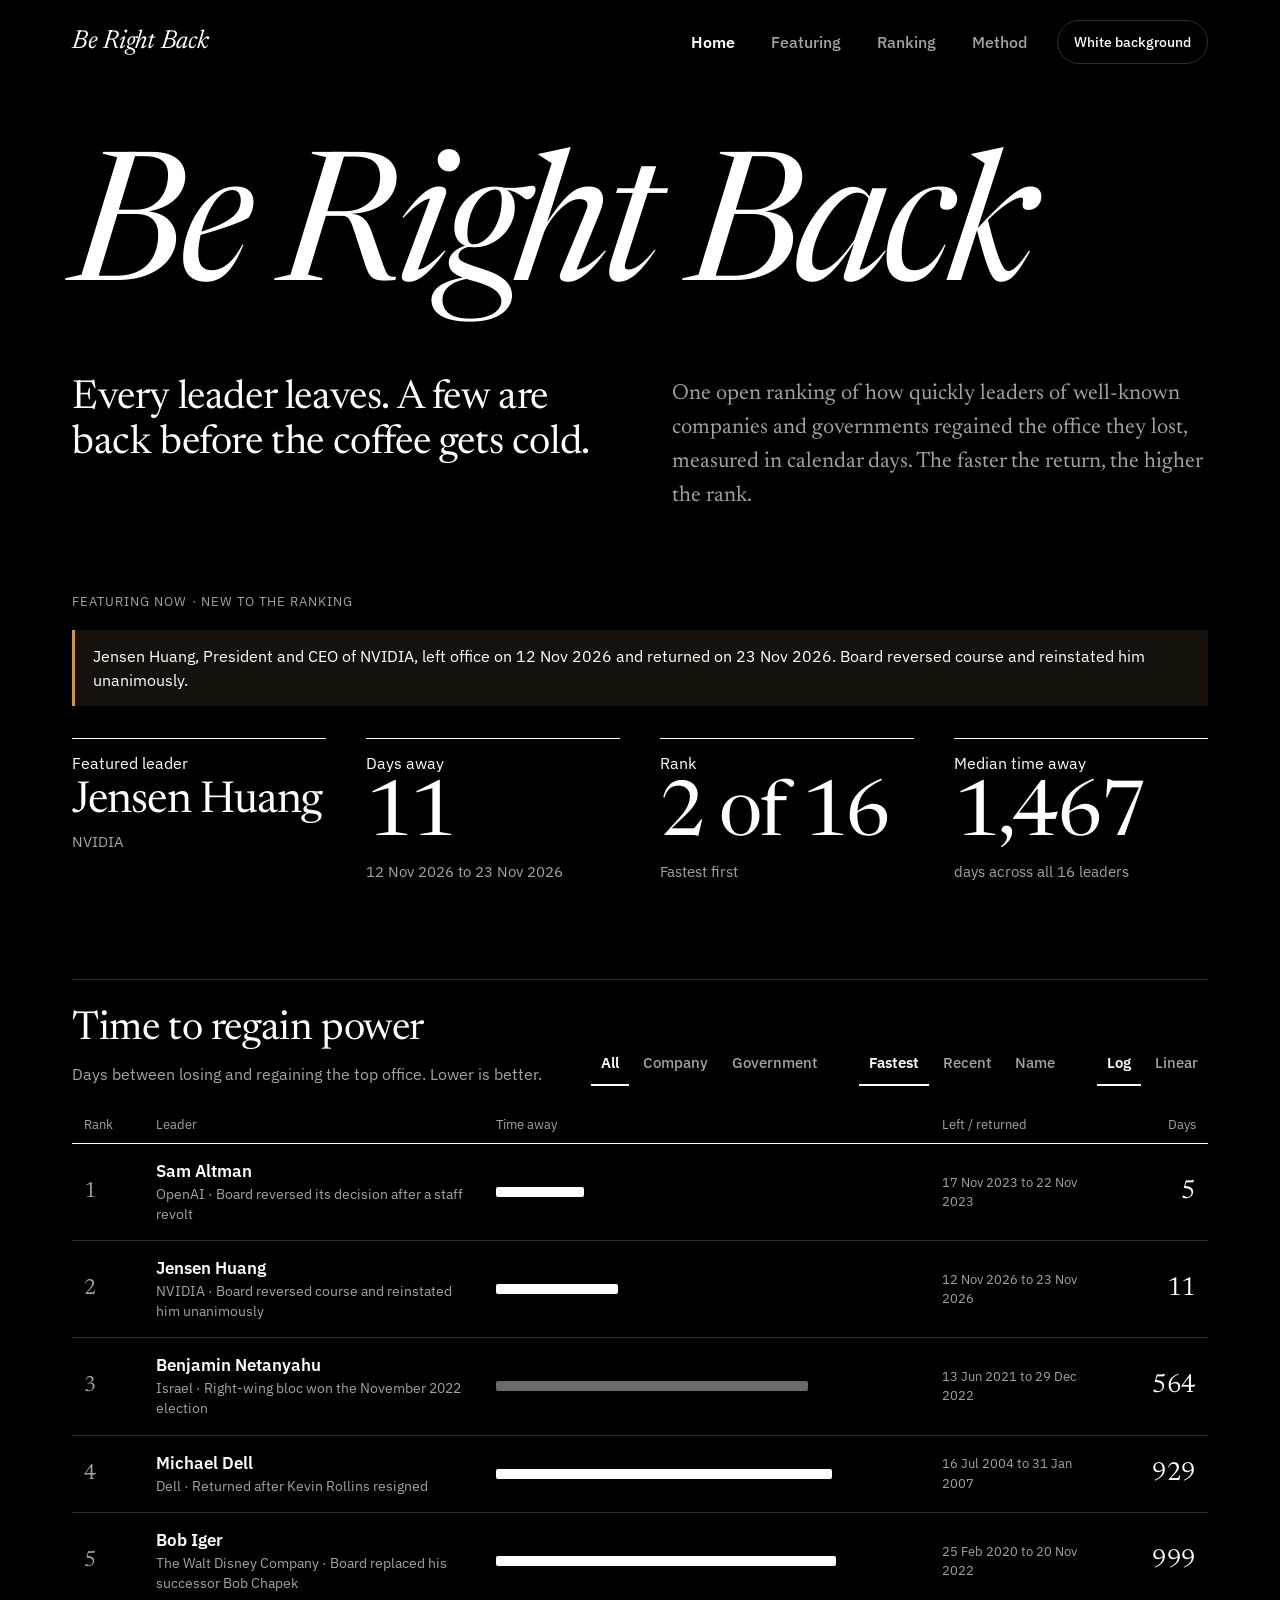
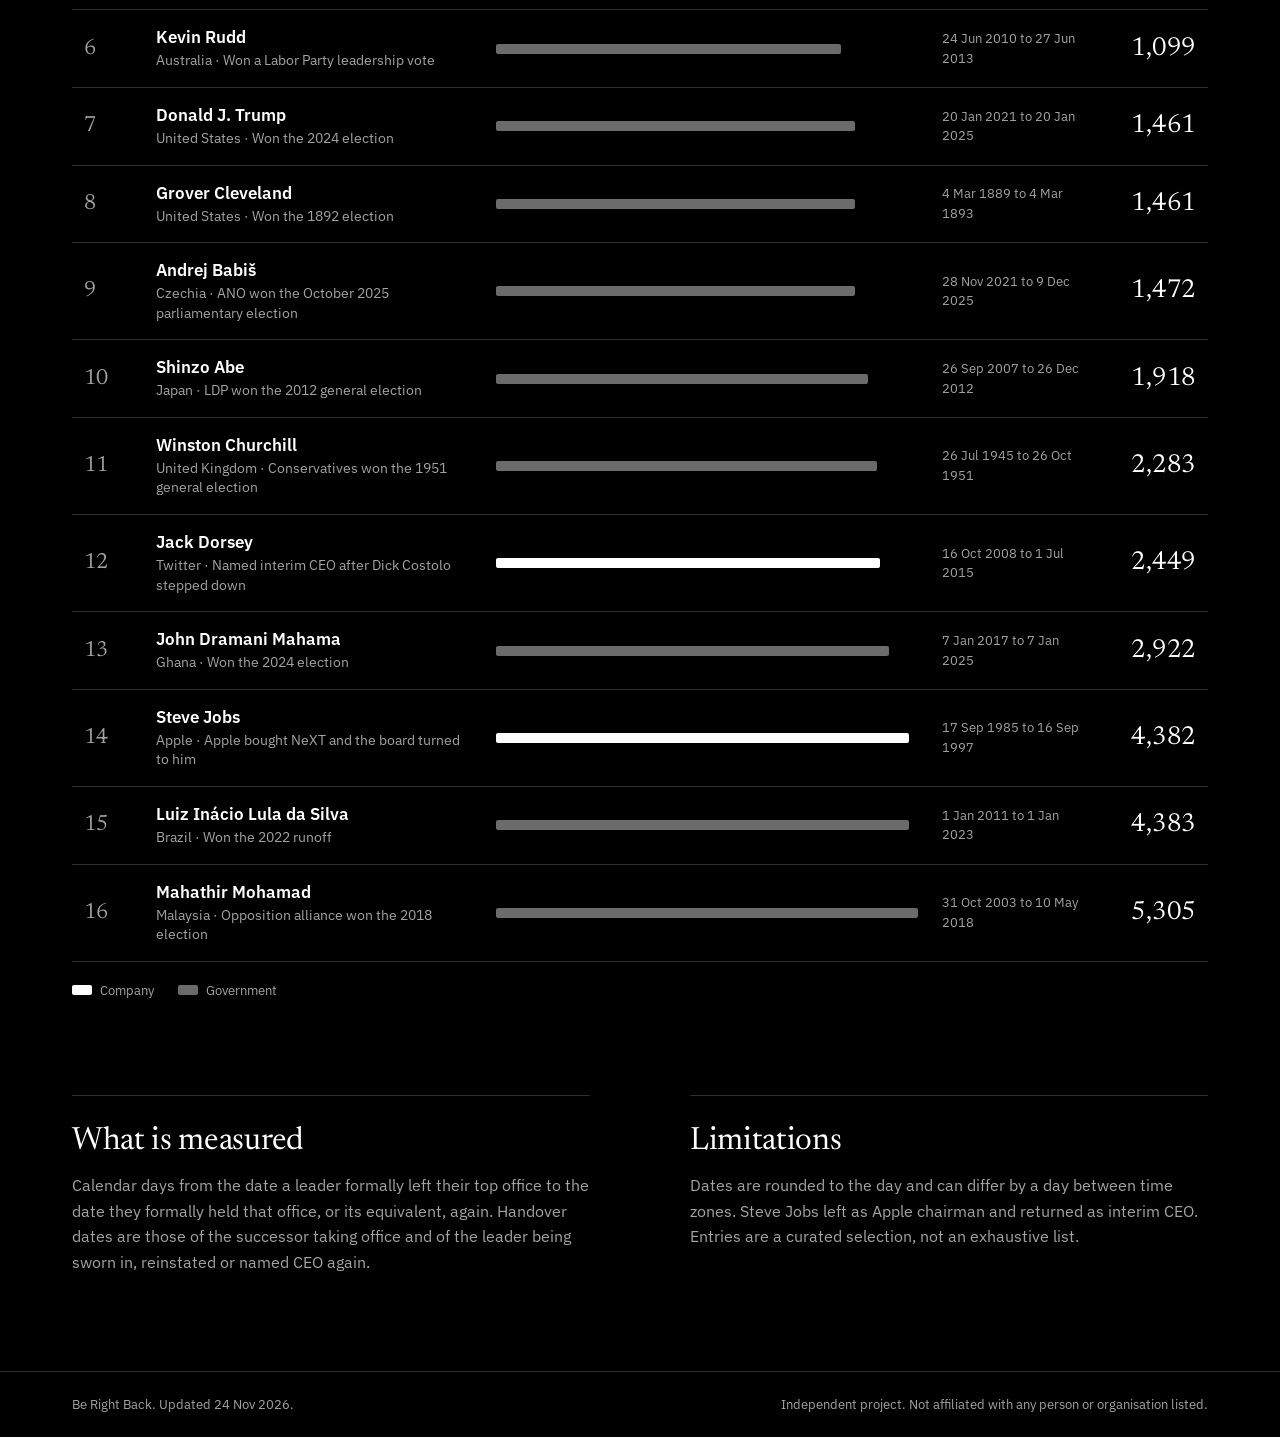
==== index.html @ e33c6cc9 "Add Be Right Back site Co-Authored-By: Claude Sonnet 5.5 <noreply@anthropic.com> Claude-Session: htt" ====
<!doctype html>
<html lang="en">
<head>
<meta charset="utf-8">
<meta name="viewport" content="width=device-width, initial-scale=1">
<title>Be Right Back</title>
<meta name="description" content="A ranking of how fast leaders of well-known companies and governments regained the office they lost.">
<link rel="preconnect" href="https://fonts.googleapis.com">
<link rel="preconnect" href="https://fonts.gstatic.com" crossorigin>
<link href="https://fonts.googleapis.com/css2?family=IBM+Plex+Sans:wght@400;500;600&family=Newsreader:ital,opsz,wght@0,6..72,400;0,6..72,500;1,6..72,400;1,6..72,500&display=swap" rel="stylesheet">
<style>
:root{--fg:#fff;--bg:#000;--muted:#a3a3a3;--rule:#2e2e2e;--panel:#16110a;--accent:#d9923f;--hover:#0d0d0d;--bar2:#6b6b6b}
:root[data-theme="light"]{--fg:#000;--bg:#fff;--muted:#525252;--rule:#d4d4d4;--panel:#f7f1e8;--accent:#b45309;--hover:#f5f5f5;--bar2:#9a9a9a}
*{box-sizing:border-box}
html{scroll-behavior:smooth}
body{margin:0;min-height:100vh;display:flex;flex-direction:column;background:var(--bg);color:var(--fg);font-family:'IBM Plex Sans',system-ui,sans-serif}
a{text-decoration:none;color:inherit}
button{font-family:inherit;cursor:pointer}
button:focus-visible,a:focus-visible{outline:2px solid currentColor;outline-offset:3px}
.serif{font-family:'Newsreader',Georgia,serif}
.pad{padding-left:32px;padding-right:32px}
.wrap{max-width:1200px;width:100%;margin:0 auto}
header.wrap{padding-top:20px;padding-bottom:20px;display:flex;flex-wrap:wrap;align-items:center;gap:8px 40px}
.logo{font-style:italic;font-size:26px;letter-spacing:-0.01em}
nav{display:flex;flex-wrap:wrap;align-items:center;gap:0 8px;font-size:16px;font-weight:500;margin-left:auto}
nav a{color:var(--muted);padding:12px 14px}
nav a.cur{color:var(--fg);font-weight:600}
.theme{margin-left:8px;min-height:44px;padding:0 16px;border:1px solid var(--rule);background:transparent;color:var(--fg);border-radius:999px;font-size:14px;font-weight:500}
main{display:flex;flex-direction:column}
.hero{padding:72px 0 56px;display:flex;flex-direction:column;gap:56px}
h1{margin:0;font-style:italic;font-weight:400;font-size:clamp(48px,14vw,196px);line-height:.92;letter-spacing:-0.035em}
.cols{display:flex;flex-wrap:wrap;gap:32px 64px;align-items:flex-start}
.tagline{margin:0;flex:1 1 300px;font-size:40px;line-height:1.12;letter-spacing:-0.01em}
.lede{margin:0;flex:1 1 300px;font-size:22px;line-height:1.55;color:var(--muted)}
.eyebrow{font-size:13px;letter-spacing:.08em;color:var(--muted);text-transform:uppercase}
.sect{padding:24px 0 72px;display:flex;flex-direction:column;gap:20px}
.notice{border-left:3px solid var(--accent);background:var(--panel);padding:14px 18px;font-size:16px;line-height:1.5}
.stats{display:grid;grid-template-columns:repeat(4,minmax(0,1fr));gap:40px;margin-top:12px}
.stat{border-top:1px solid var(--fg);padding-top:14px;display:flex;flex-direction:column;gap:6px;min-width:0}
.stat .k{font-size:16px}
.stat .v{font-size:76px;line-height:1;letter-spacing:-0.03em}
.stat .v.name{font-size:44px;line-height:1.05;letter-spacing:-0.02em}
.stat .s{font-size:15px;line-height:1.45;color:var(--muted)}
.rank-top{border-top:1px solid var(--rule);padding-top:28px;display:flex;flex-wrap:wrap;align-items:flex-end;justify-content:space-between;gap:20px 40px}
h2{margin:0;font-weight:400;font-size:40px;line-height:1.1;letter-spacing:-0.01em}
.sub{font-size:16px;line-height:1.5;color:var(--muted);margin-top:10px;max-width:520px}
.tabs{display:flex;flex-wrap:wrap;gap:4px 32px}
.tabgroup{display:flex;gap:4px;align-items:center}
.tab{border:0;border-bottom:2px solid transparent;background:transparent;color:var(--muted);padding:0 10px;min-height:44px;font-size:15px;font-weight:500}
.tab[aria-pressed="true"]{color:var(--fg);border-bottom-color:var(--fg);font-weight:600}
.lhead,.row{display:grid;grid-template-columns:48px minmax(0,1.5fr) minmax(0,2fr) 140px 90px;gap:24px;align-items:center;padding:16px 12px}
.lhead{padding:10px 12px;font-size:13px;color:var(--muted);border-bottom:1px solid var(--fg)}
.row{border-bottom:1px solid var(--rule)}
.row:hover{background:var(--hover)}
.c-rank{font-size:22px;color:var(--muted);font-variant-numeric:tabular-nums}
.c-name{font-size:17px;font-weight:600}
.c-how{font-size:14px;line-height:1.4;color:var(--muted);margin-top:3px}
.bar{height:10px;border-radius:2px}
.c-dates{font-size:13px;line-height:1.5;color:var(--muted);font-variant-numeric:tabular-nums}
.c-days{text-align:right;font-size:26px;letter-spacing:-0.01em;font-variant-numeric:tabular-nums}
.legend{display:flex;gap:24px;font-size:13px;color:var(--muted);align-items:center}
.legend i{display:inline-block;width:20px;height:10px;border-radius:2px;margin-right:8px}
.method{display:grid;grid-template-columns:repeat(2,minmax(0,1fr));gap:40px 100px;padding:24px 0 96px}
.method>div{border-top:1px solid var(--rule);padding-top:28px}
.method h2{font-size:32px;margin-bottom:14px}
.method p{margin:0;font-size:16px;line-height:1.6;color:var(--muted)}
footer{border-top:1px solid var(--rule);margin-top:auto}
footer .wrap{padding-top:24px;padding-bottom:24px;font-size:13px;color:var(--muted);display:flex;flex-wrap:wrap;gap:8px 32px;justify-content:space-between}
@media (max-width:900px){
 .stats{grid-template-columns:repeat(2,minmax(0,1fr));gap:32px}
 .method{grid-template-columns:minmax(0,1fr);gap:32px}
 .lhead{display:none}
 .row{grid-template-columns:40px minmax(0,1fr) auto;grid-template-areas:"rank leader days" ". bar bar" ". dates dates";gap:10px 16px}
 .c-rank{grid-area:rank}.c-leader{grid-area:leader}.c-days{grid-area:days}.c-bar{grid-area:bar}.c-dates{grid-area:dates}
}
@media (max-width:640px){
 .pad{padding-left:20px;padding-right:20px}
 .stats{grid-template-columns:minmax(0,1fr)}
 .row{padding:18px 0}
 .tagline{font-size:30px}.lede{font-size:19px}h2{font-size:32px}
 nav{margin-left:0}
}
</style>
</head>
<body>
<header class="wrap pad">
  <a href="#top" class="logo serif">Be Right Back</a>
  <nav aria-label="Main">
    <a href="#top" class="cur">Home</a>
    <a href="#featuring">Featuring</a>
    <a href="#ranking">Ranking</a>
    <a href="#method">Method</a>
    <button class="theme" id="theme" type="button" aria-label="Switch between black and white background">White background</button>
  </nav>
</header>

<main id="top" class="wrap pad">
  <section class="hero">
    <h1 class="serif">Be Right Back</h1>
    <div class="cols">
      <p class="tagline serif">Every leader leaves. A few are back before the coffee gets cold.</p>
      <p class="lede serif">One open ranking of how quickly leaders of well-known companies and governments regained the office they lost, measured in calendar days. The faster the return, the higher the rank.</p>
    </div>
  </section>

  <section id="featuring" class="sect">
    <div class="eyebrow">Featuring now · New to the ranking</div>
    <div class="notice" id="notice"></div>
    <div class="stats">
      <div class="stat"><div class="k">Featured leader</div><div class="v name serif" id="f-name"></div><div class="s" id="f-org"></div></div>
      <div class="stat"><div class="k">Days away</div><div class="v serif" id="f-days"></div><div class="s" id="f-range"></div></div>
      <div class="stat"><div class="k">Rank</div><div class="v serif" id="f-rank"></div><div class="s">Fastest first</div></div>
      <div class="stat"><div class="k">Median time away</div><div class="v serif" id="f-median"></div><div class="s" id="f-total"></div></div>
    </div>
  </section>

  <section id="ranking" class="sect">
    <div class="rank-top">
      <div>
        <h2 class="serif">Time to regain power</h2>
        <div class="sub">Days between losing and regaining the top office. Lower is better.</div>
      </div>
      <div class="tabs">
        <div class="tabgroup" data-group="cat">
          <button class="tab" type="button" data-v="all" aria-pressed="true">All</button>
          <button class="tab" type="button" data-v="company" aria-pressed="false">Company</button>
          <button class="tab" type="button" data-v="gov" aria-pressed="false">Government</button>
        </div>
        <div class="tabgroup" data-group="sort">
          <button class="tab" type="button" data-v="days" aria-pressed="true">Fastest</button>
          <button class="tab" type="button" data-v="recent" aria-pressed="false">Recent</button>
          <button class="tab" type="button" data-v="name" aria-pressed="false">Name</button>
        </div>
        <div class="tabgroup" data-group="scale">
          <button class="tab" type="button" data-v="log" aria-pressed="true">Log</button>
          <button class="tab" type="button" data-v="linear" aria-pressed="false">Linear</button>
        </div>
      </div>
    </div>
    <div>
      <div class="lhead"><div>Rank</div><div>Leader</div><div>Time away</div><div>Left / returned</div><div style="text-align:right">Days</div></div>
      <div id="rows"></div>
    </div>
    <div class="legend"><span><i style="background:var(--fg)"></i>Company</span><span><i style="background:var(--bar2)"></i>Government</span></div>
  </section>

  <section id="method" class="method">
    <div><h2 class="serif">What is measured</h2><p>Calendar days from the date a leader formally left their top office to the date they formally held that office, or its equivalent, again. Handover dates are those of the successor taking office and of the leader being sworn in, reinstated or named CEO again.</p></div>
    <div><h2 class="serif">Limitations</h2><p>Dates are rounded to the day and can differ by a day between time zones. Steve Jobs left as Apple chairman and returned as interim CEO. Entries are a curated selection, not an exhaustive list.</p></div>
  </section>
</main>

<footer>
  <div class="wrap pad"><div>Be Right Back. Updated 24 Nov 2026.</div><div>Independent project. Not affiliated with any person or organisation listed.</div></div>
</footer>

<script>
(function () {
  var M = ['Jan','Feb','Mar','Apr','May','Jun','Jul','Aug','Sep','Oct','Nov','Dec'];
  var fmt = function (a) { return a[2] + ' ' + M[a[1] - 1] + ' ' + a[0]; };
  var raw = [
    { id:'huang', name:'Jensen Huang', role:'President and CEO', org:'NVIDIA', cat:'company', out:[2026,11,12], back:[2026,11,23], how:'Board reversed course and reinstated him unanimously' },
    { id:'altman', name:'Sam Altman', role:'CEO', org:'OpenAI', cat:'company', out:[2023,11,17], back:[2023,11,22], how:'Board reversed its decision after a staff revolt' },
    { id:'trump', name:'Donald J. Trump', role:'President', org:'United States', cat:'gov', out:[2021,1,20], back:[2025,1,20], how:'Won the 2024 election' },
    { id:'jobs', name:'Steve Jobs', role:'Interim CEO', org:'Apple', cat:'company', out:[1985,9,17], back:[1997,9,16], how:'Apple bought NeXT and the board turned to him' },
    { id:'iger', name:'Bob Iger', role:'CEO', org:'The Walt Disney Company', cat:'company', out:[2020,2,25], back:[2022,11,20], how:'Board replaced his successor Bob Chapek' },
    { id:'dell', name:'Michael Dell', role:'CEO', org:'Dell', cat:'company', out:[2004,7,16], back:[2007,1,31], how:'Returned after Kevin Rollins resigned' },
    { id:'dorsey', name:'Jack Dorsey', role:'Interim CEO', org:'Twitter', cat:'company', out:[2008,10,16], back:[2015,7,1], how:'Named interim CEO after Dick Costolo stepped down' },
    { id:'netanyahu', name:'Benjamin Netanyahu', role:'Prime Minister', org:'Israel', cat:'gov', out:[2021,6,13], back:[2022,12,29], how:'Right-wing bloc won the November 2022 election' },
    { id:'lula', name:'Luiz Inácio Lula da Silva', role:'President', org:'Brazil', cat:'gov', out:[2011,1,1], back:[2023,1,1], how:'Won the 2022 runoff' },
    { id:'churchill', name:'Winston Churchill', role:'Prime Minister', org:'United Kingdom', cat:'gov', out:[1945,7,26], back:[1951,10,26], how:'Conservatives won the 1951 general election' },
    { id:'abe', name:'Shinzo Abe', role:'Prime Minister', org:'Japan', cat:'gov', out:[2007,9,26], back:[2012,12,26], how:'LDP won the 2012 general election' },
    { id:'rudd', name:'Kevin Rudd', role:'Prime Minister', org:'Australia', cat:'gov', out:[2010,6,24], back:[2013,6,27], how:'Won a Labor Party leadership vote' },
    { id:'cleveland', name:'Grover Cleveland', role:'President', org:'United States', cat:'gov', out:[1889,3,4], back:[1893,3,4], how:'Won the 1892 election' },
    { id:'mahathir', name:'Mahathir Mohamad', role:'Prime Minister', org:'Malaysia', cat:'gov', out:[2003,10,31], back:[2018,5,10], how:'Opposition alliance won the 2018 election' },
    { id:'mahama', name:'John Dramani Mahama', role:'President', org:'Ghana', cat:'gov', out:[2017,1,7], back:[2025,1,7], how:'Won the 2024 election' },
    { id:'babis', name:'Andrej Babiš', role:'Prime Minister', org:'Czechia', cat:'gov', out:[2021,11,28], back:[2025,12,9], how:'ANO won the October 2025 parliamentary election' }
  ];
  var FEATURED = 'huang';
  var day = function (a) { return Date.UTC(a[0], a[1] - 1, a[2]) / 86400000; };
  var nf = function (n) { return n.toLocaleString('en-US'); };
  var esc = function (s) { return String(s).replace(/[&<>"]/g, function (c) { return {'&':'&amp;','<':'&lt;','>':'&gt;','"':'&quot;'}[c]; }); };
  var all = raw.map(function (p) {
    p.days = Math.round(day(p.back) - day(p.out));
    p.outText = fmt(p.out); p.backText = fmt(p.back); p.backKey = day(p.back);
    return p;
  });
  var byDays = all.slice().sort(function (a, b) { return a.days - b.days; });
  byDays.forEach(function (p, i) { p.rank = i + 1; });
  var max = byDays[byDays.length - 1].days;
  var h = byDays.length / 2;
  var median = byDays.length % 2 ? byDays[Math.floor(h)].days : Math.round((byDays[h - 1].days + byDays[h].days) / 2);

  var f = all.filter(function (p) { return p.id === FEATURED; })[0];
  document.getElementById('notice').textContent = f.name + ', ' + f.role + ' of ' + f.org + ', left office on ' + f.outText + ' and returned on ' + f.backText + '. ' + f.how + '.';
  document.getElementById('f-name').textContent = f.name;
  document.getElementById('f-org').textContent = f.org;
  document.getElementById('f-days').textContent = nf(f.days);
  document.getElementById('f-range').textContent = f.outText + ' to ' + f.backText;
  document.getElementById('f-rank').textContent = f.rank + ' of ' + all.length;
  document.getElementById('f-median').textContent = nf(median);
  document.getElementById('f-total').textContent = 'days across all ' + all.length + ' leaders';

  var state = { cat: 'all', sort: 'days', scale: 'log' };
  var rowsEl = document.getElementById('rows');
  function render() {
    var list = all.filter(function (p) { return state.cat === 'all' || p.cat === state.cat; });
    if (state.sort === 'days') list.sort(function (a, b) { return a.days - b.days; });
    if (state.sort === 'recent') list.sort(function (a, b) { return b.backKey - a.backKey; });
    if (state.sort === 'name') list.sort(function (a, b) { return a.name.localeCompare(b.name); });
    rowsEl.innerHTML = list.map(function (p) {
      var frac = state.scale === 'log' ? Math.log(p.days + 1) / Math.log(max + 1) : p.days / max;
      var w = Math.max(1, frac * 100).toFixed(2);
      return '<div class="row"><div class="c-rank serif c-rank">' + p.rank + '</div>' +
        '<div class="c-leader"><div class="c-name">' + esc(p.name) + '</div><div class="c-how">' + esc(p.org) + ' · ' + esc(p.how) + '</div></div>' +
        '<div class="c-bar"><div class="bar" style="width:' + w + '%;background:' + (p.cat === 'company' ? 'var(--fg)' : 'var(--bar2)') + '"></div></div>' +
        '<div class="c-dates">' + p.outText + ' to ' + p.backText + '</div>' +
        '<div class="c-days serif">' + nf(p.days) + '</div></div>';
    }).join('');
  }
  document.querySelectorAll('.tabgroup').forEach(function (g) {
    g.addEventListener('click', function (e) {
      var b = e.target.closest('.tab'); if (!b) return;
      state[g.dataset.group] = b.dataset.v;
      g.querySelectorAll('.tab').forEach(function (x) { x.setAttribute('aria-pressed', x === b ? 'true' : 'false'); });
      render();
    });
  });
  var root = document.documentElement, tb = document.getElementById('theme');
  function setTheme(t) {
    root.setAttribute('data-theme', t);
    tb.textContent = t === 'dark' ? 'White background' : 'Black background';
    try { localStorage.setItem('brb-theme', t); } catch (e) {}
  }
  var saved = null; try { saved = localStorage.getItem('brb-theme'); } catch (e) {}
  setTheme(saved === 'light' ? 'light' : 'dark');
  tb.addEventListener('click', function () { setTheme(root.getAttribute('data-theme') === 'dark' ? 'light' : 'dark'); });
  render();
})();
</script>
</body>
</html>
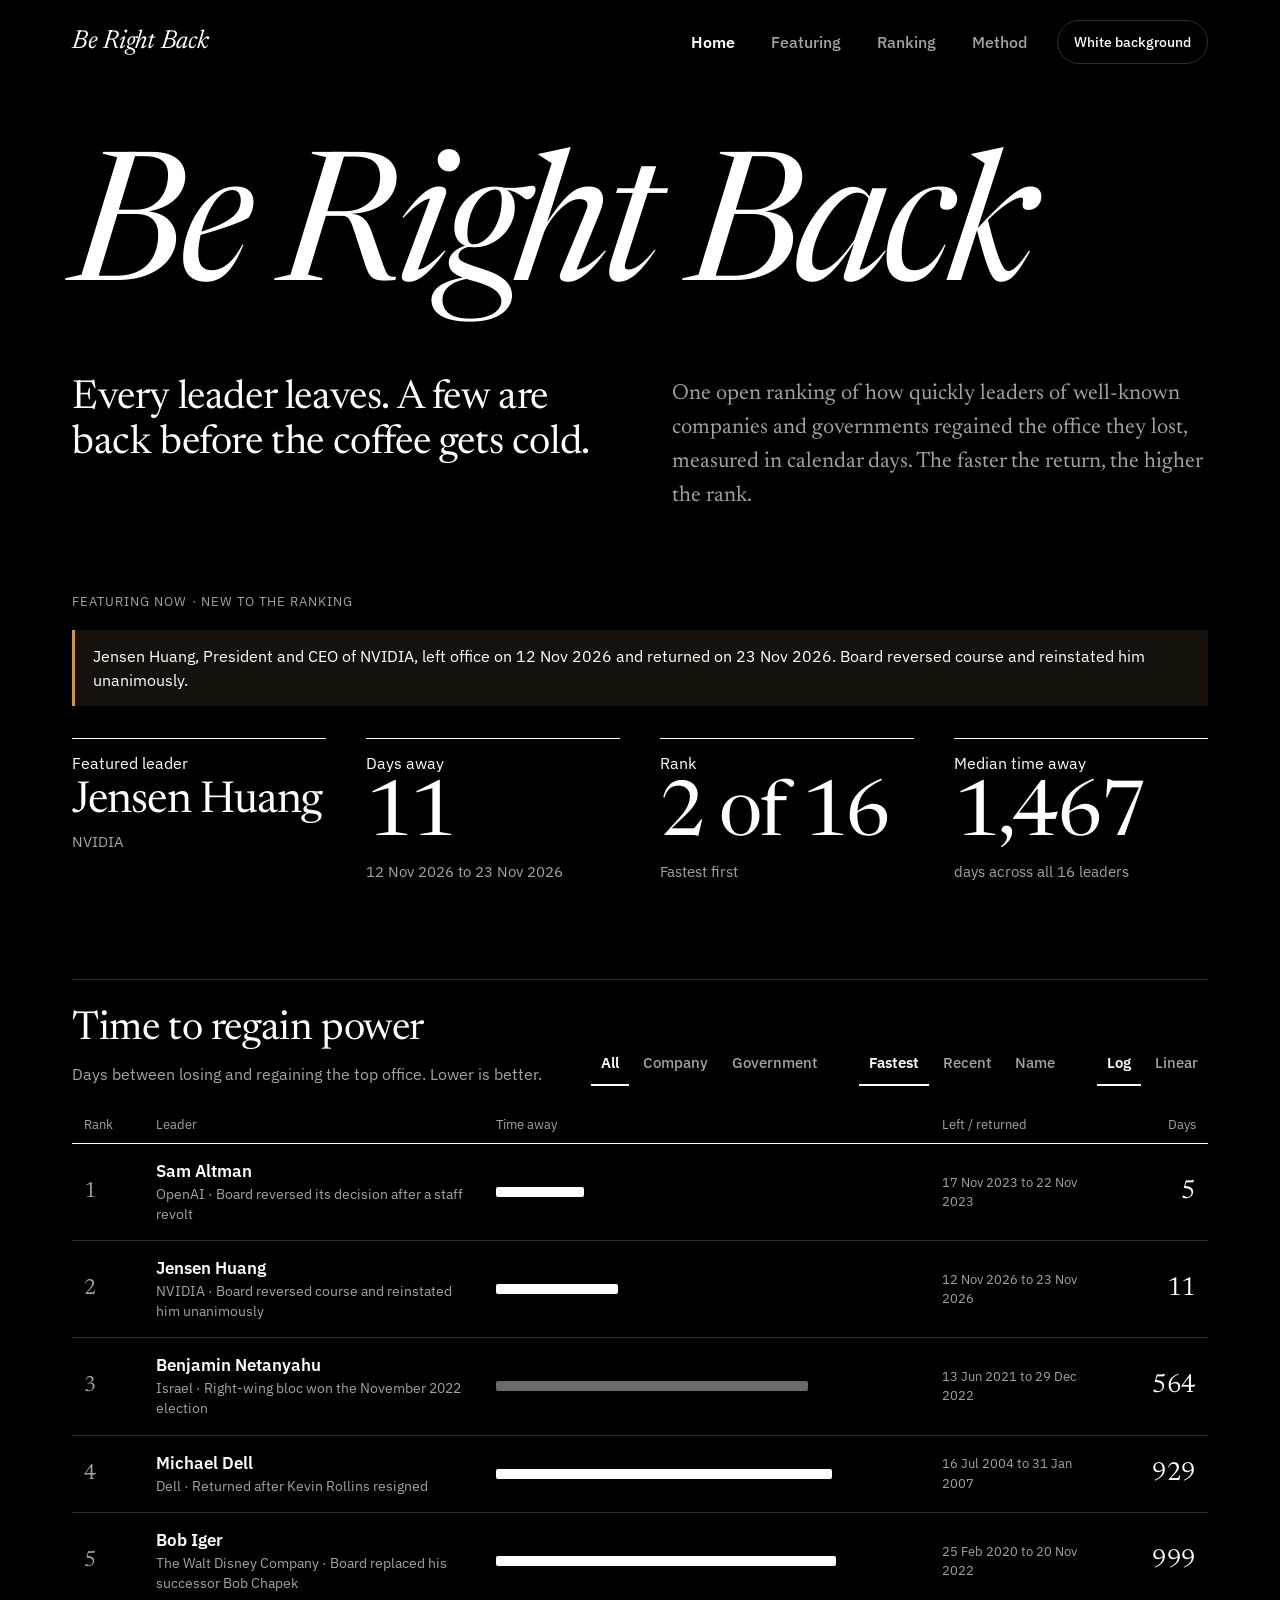
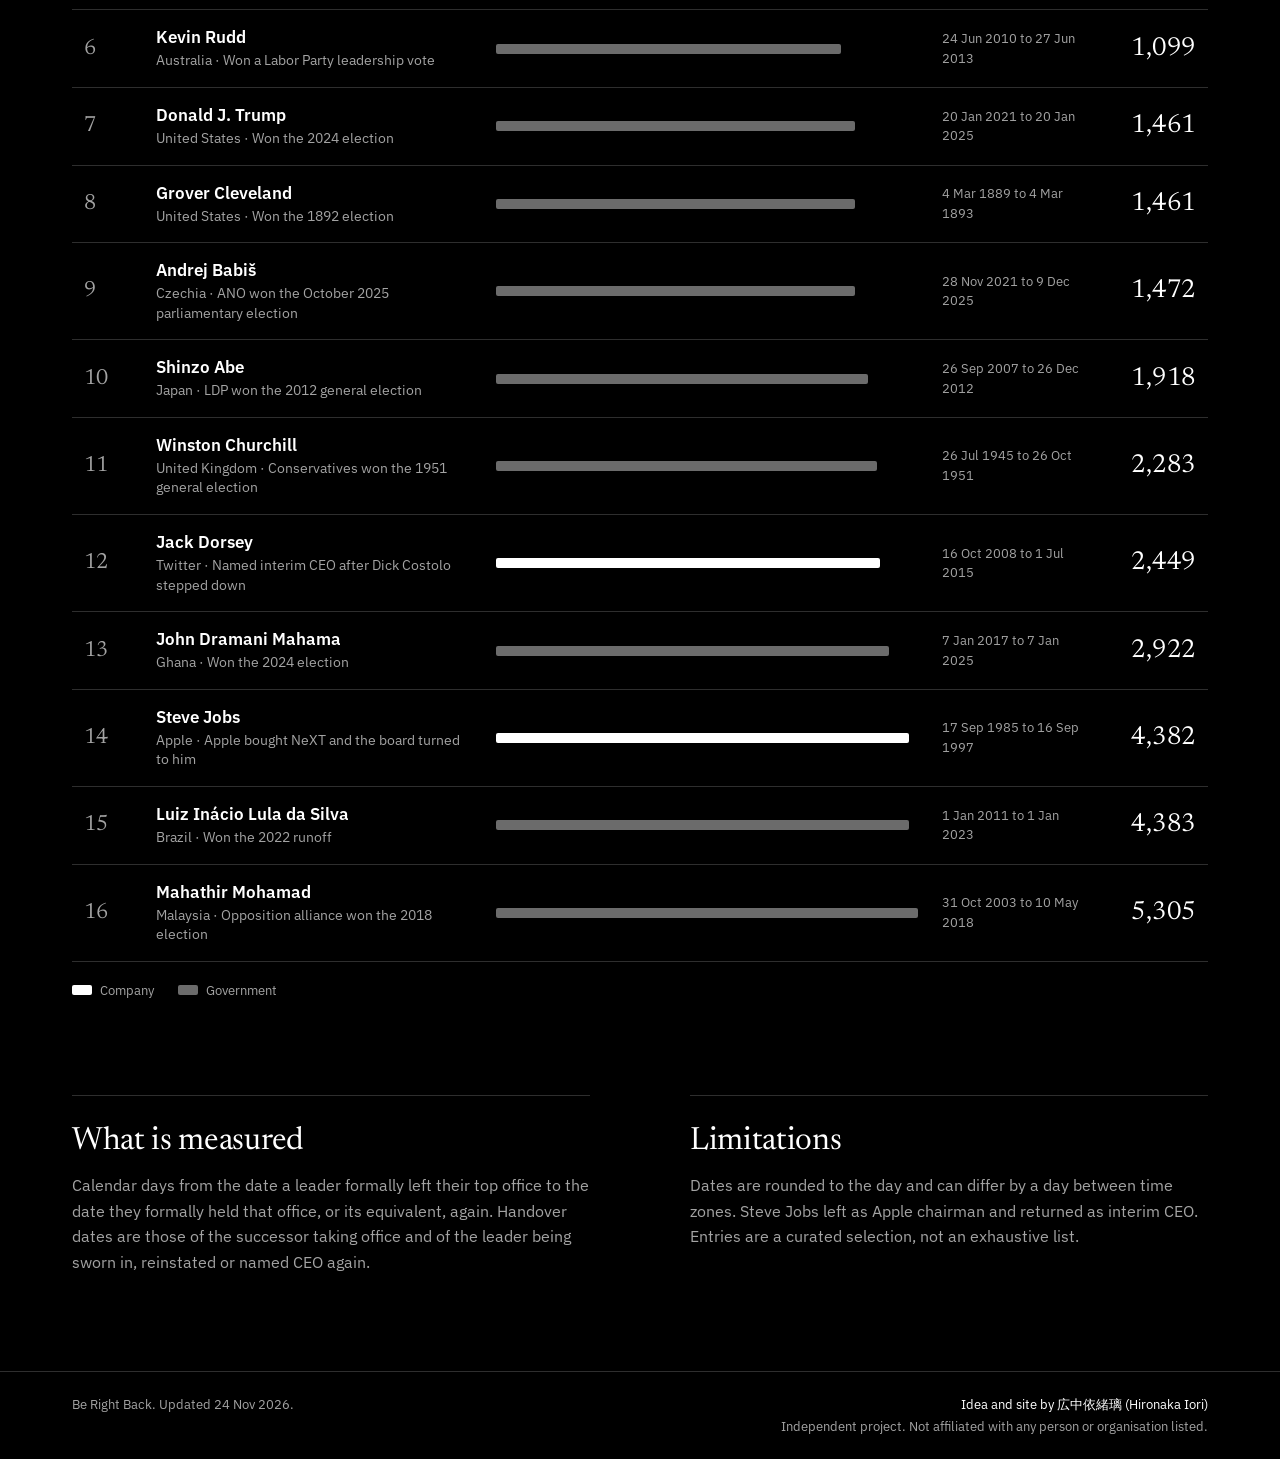
==== commit 3a31feb9: "Add creator and idea credit to footer Co-Authored-By: Claude Sonnet 5.5 <noreply@anthropic.com> Clau" ====
--- a/index.html
+++ b/index.html
@@ -65,6 +65,8 @@
 .method h2{font-size:32px;margin-bottom:14px}
 .method p{margin:0;font-size:16px;line-height:1.6;color:var(--muted)}
 footer{border-top:1px solid var(--rule);margin-top:auto}
+footer .credit{text-align:right;display:flex;flex-direction:column;gap:4px;margin-left:auto}
+footer .credit div:first-child{color:var(--fg)}
 footer .wrap{padding-top:24px;padding-bottom:24px;font-size:13px;color:var(--muted);display:flex;flex-wrap:wrap;gap:8px 32px;justify-content:space-between}
 @media (max-width:900px){
  .stats{grid-template-columns:repeat(2,minmax(0,1fr));gap:32px}
@@ -79,6 +81,7 @@
  .row{padding:18px 0}
  .tagline{font-size:30px}.lede{font-size:19px}h2{font-size:32px}
  nav{margin-left:0}
+ footer .credit{text-align:left;margin-left:0}
 }
 </style>
 </head>
@@ -151,7 +154,7 @@
 </main>
 
 <footer>
-  <div class="wrap pad"><div>Be Right Back. Updated 24 Nov 2026.</div><div>Independent project. Not affiliated with any person or organisation listed.</div></div>
+  <div class="wrap pad"><div>Be Right Back. Updated 24 Nov 2026.</div><div class="credit"><div>Idea and site by 広中依緒璃 (Hironaka Iori)</div><div>Independent project. Not affiliated with any person or organisation listed.</div></div></div>
 </footer>
 
 <script>
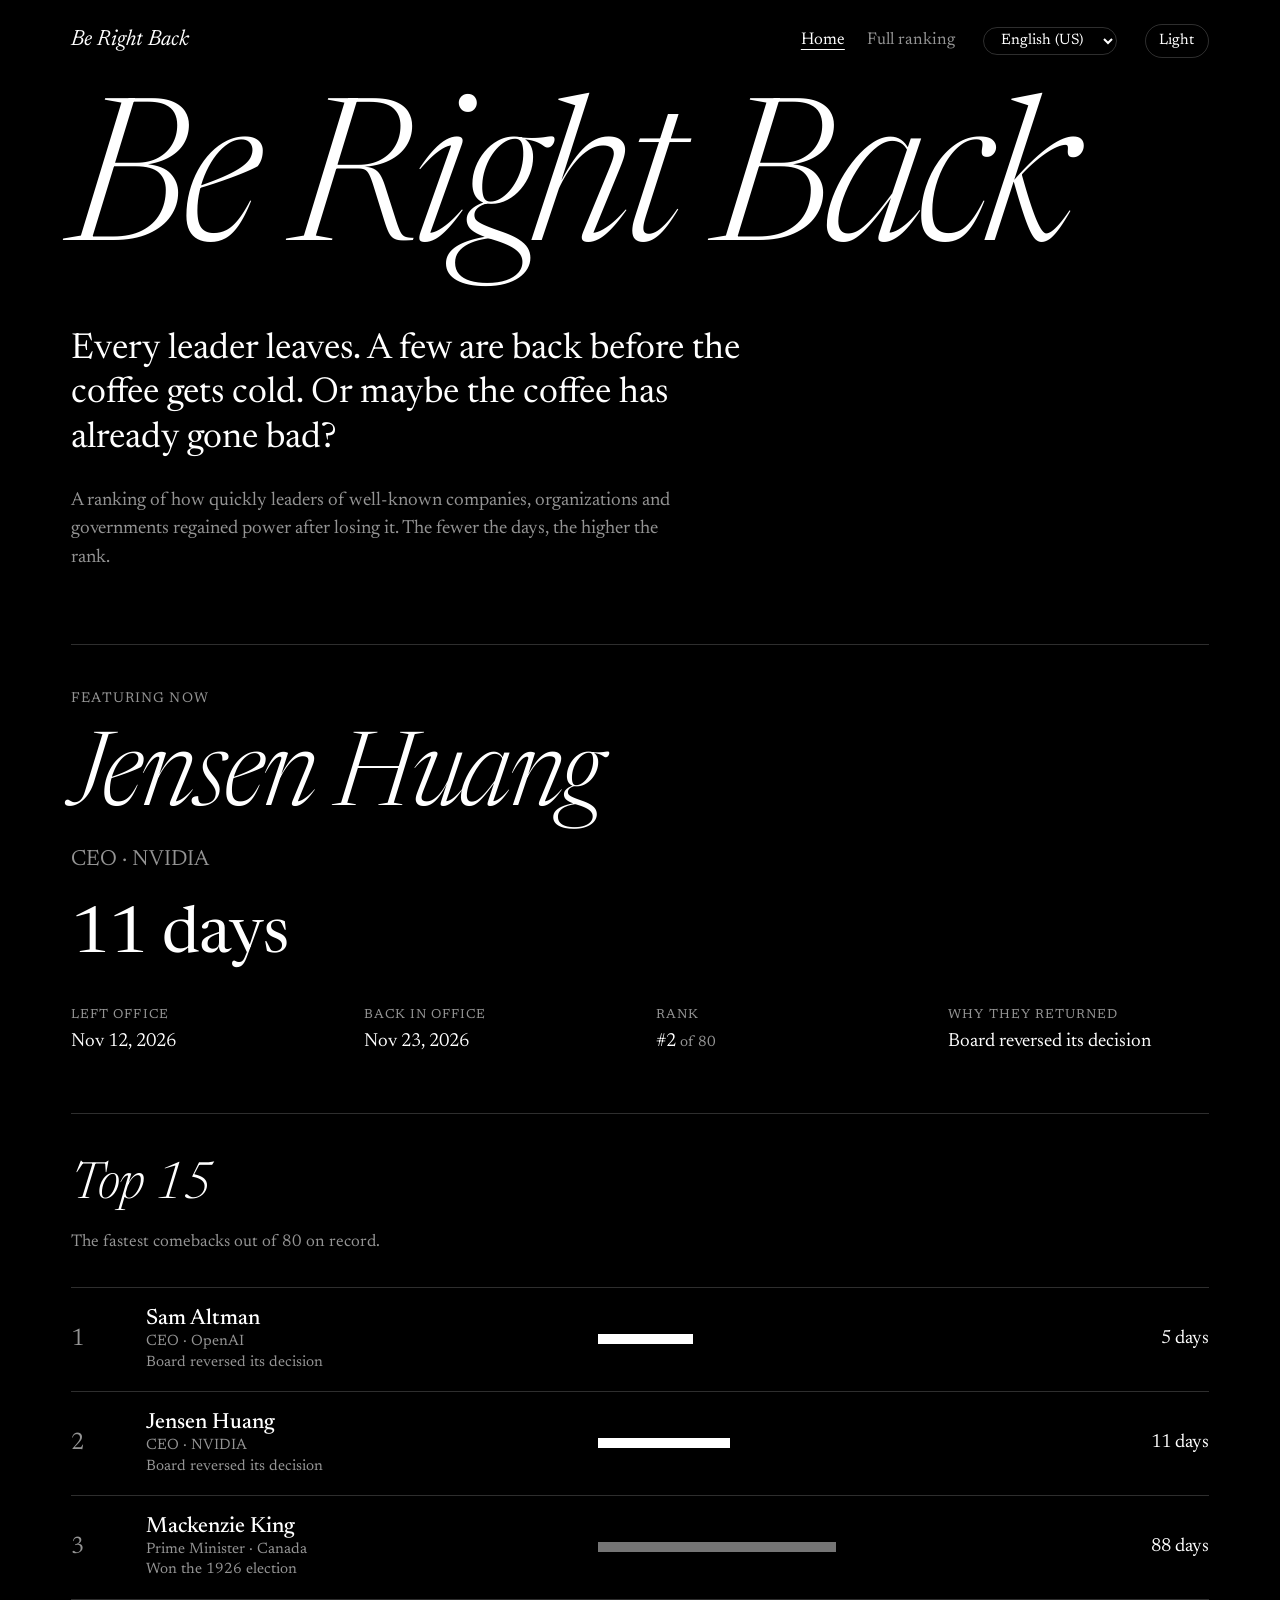
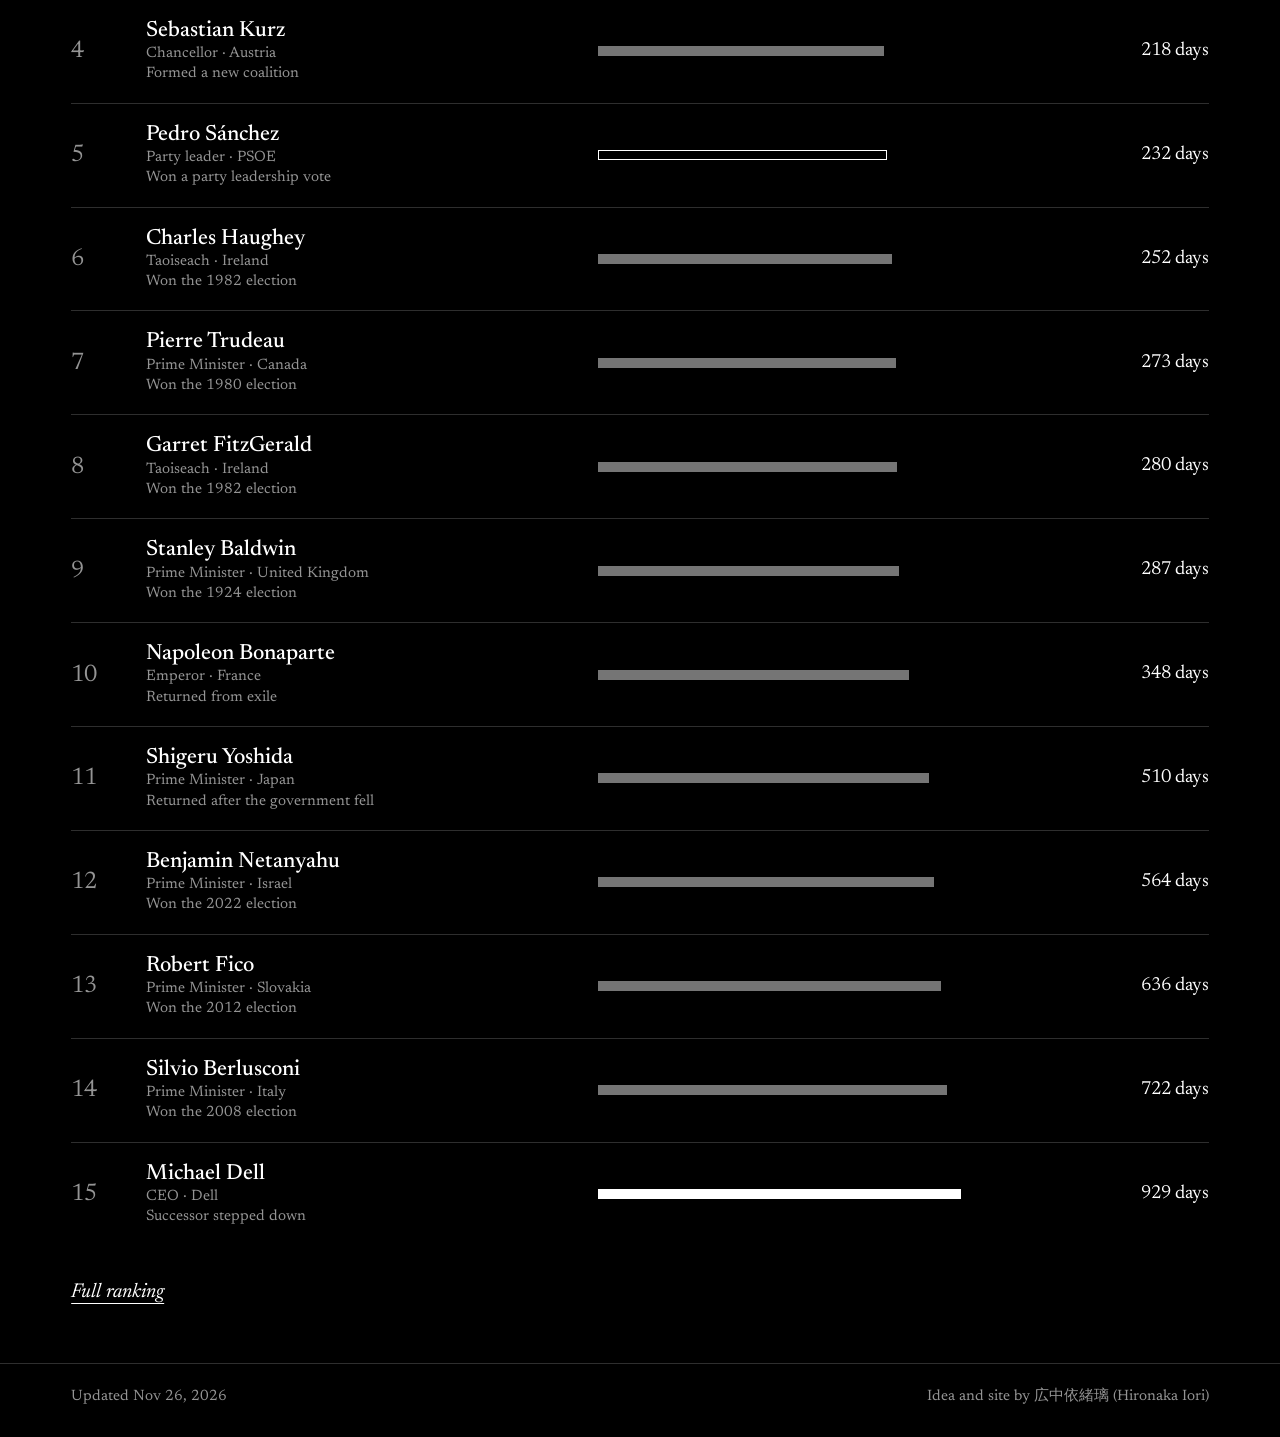
==== commit dc808948: "Expand to 80 entries, add full ranking page and six languages Co-Authored-By: Claude Sonnet 5.5 <nor" ====
--- a/index.html
+++ b/index.html
@@ -1,245 +1,29 @@
 <!doctype html>
-<html lang="en">
-<head>
-<meta charset="utf-8">
-<meta name="viewport" content="width=device-width, initial-scale=1">
+<html lang="en-GB" data-theme="dark">
+<head><meta charset="utf-8"><meta name="viewport" content="width=device-width,initial-scale=1">
 <title>Be Right Back</title>
-<meta name="description" content="A ranking of how fast leaders of well-known companies and governments regained the office they lost.">
-<link rel="preconnect" href="https://fonts.googleapis.com">
-<link rel="preconnect" href="https://fonts.gstatic.com" crossorigin>
-<link href="https://fonts.googleapis.com/css2?family=IBM+Plex+Sans:wght@400;500;600&family=Newsreader:ital,opsz,wght@0,6..72,400;0,6..72,500;1,6..72,400;1,6..72,500&display=swap" rel="stylesheet">
-<style>
-:root{--fg:#fff;--bg:#000;--muted:#a3a3a3;--rule:#2e2e2e;--panel:#16110a;--accent:#d9923f;--hover:#0d0d0d;--bar2:#6b6b6b}
-:root[data-theme="light"]{--fg:#000;--bg:#fff;--muted:#525252;--rule:#d4d4d4;--panel:#f7f1e8;--accent:#b45309;--hover:#f5f5f5;--bar2:#9a9a9a}
-*{box-sizing:border-box}
-html{scroll-behavior:smooth}
-body{margin:0;min-height:100vh;display:flex;flex-direction:column;background:var(--bg);color:var(--fg);font-family:'IBM Plex Sans',system-ui,sans-serif}
-a{text-decoration:none;color:inherit}
-button{font-family:inherit;cursor:pointer}
-button:focus-visible,a:focus-visible{outline:2px solid currentColor;outline-offset:3px}
-.serif{font-family:'Newsreader',Georgia,serif}
-.pad{padding-left:32px;padding-right:32px}
-.wrap{max-width:1200px;width:100%;margin:0 auto}
-header.wrap{padding-top:20px;padding-bottom:20px;display:flex;flex-wrap:wrap;align-items:center;gap:8px 40px}
-.logo{font-style:italic;font-size:26px;letter-spacing:-0.01em}
-nav{display:flex;flex-wrap:wrap;align-items:center;gap:0 8px;font-size:16px;font-weight:500;margin-left:auto}
-nav a{color:var(--muted);padding:12px 14px}
-nav a.cur{color:var(--fg);font-weight:600}
-.theme{margin-left:8px;min-height:44px;padding:0 16px;border:1px solid var(--rule);background:transparent;color:var(--fg);border-radius:999px;font-size:14px;font-weight:500}
-main{display:flex;flex-direction:column}
-.hero{padding:72px 0 56px;display:flex;flex-direction:column;gap:56px}
-h1{margin:0;font-style:italic;font-weight:400;font-size:clamp(48px,14vw,196px);line-height:.92;letter-spacing:-0.035em}
-.cols{display:flex;flex-wrap:wrap;gap:32px 64px;align-items:flex-start}
-.tagline{margin:0;flex:1 1 300px;font-size:40px;line-height:1.12;letter-spacing:-0.01em}
-.lede{margin:0;flex:1 1 300px;font-size:22px;line-height:1.55;color:var(--muted)}
-.eyebrow{font-size:13px;letter-spacing:.08em;color:var(--muted);text-transform:uppercase}
-.sect{padding:24px 0 72px;display:flex;flex-direction:column;gap:20px}
-.notice{border-left:3px solid var(--accent);background:var(--panel);padding:14px 18px;font-size:16px;line-height:1.5}
-.stats{display:grid;grid-template-columns:repeat(4,minmax(0,1fr));gap:40px;margin-top:12px}
-.stat{border-top:1px solid var(--fg);padding-top:14px;display:flex;flex-direction:column;gap:6px;min-width:0}
-.stat .k{font-size:16px}
-.stat .v{font-size:76px;line-height:1;letter-spacing:-0.03em}
-.stat .v.name{font-size:44px;line-height:1.05;letter-spacing:-0.02em}
-.stat .s{font-size:15px;line-height:1.45;color:var(--muted)}
-.rank-top{border-top:1px solid var(--rule);padding-top:28px;display:flex;flex-wrap:wrap;align-items:flex-end;justify-content:space-between;gap:20px 40px}
-h2{margin:0;font-weight:400;font-size:40px;line-height:1.1;letter-spacing:-0.01em}
-.sub{font-size:16px;line-height:1.5;color:var(--muted);margin-top:10px;max-width:520px}
-.tabs{display:flex;flex-wrap:wrap;gap:4px 32px}
-.tabgroup{display:flex;gap:4px;align-items:center}
-.tab{border:0;border-bottom:2px solid transparent;background:transparent;color:var(--muted);padding:0 10px;min-height:44px;font-size:15px;font-weight:500}
-.tab[aria-pressed="true"]{color:var(--fg);border-bottom-color:var(--fg);font-weight:600}
-.lhead,.row{display:grid;grid-template-columns:48px minmax(0,1.5fr) minmax(0,2fr) 140px 90px;gap:24px;align-items:center;padding:16px 12px}
-.lhead{padding:10px 12px;font-size:13px;color:var(--muted);border-bottom:1px solid var(--fg)}
-.row{border-bottom:1px solid var(--rule)}
-.row:hover{background:var(--hover)}
-.c-rank{font-size:22px;color:var(--muted);font-variant-numeric:tabular-nums}
-.c-name{font-size:17px;font-weight:600}
-.c-how{font-size:14px;line-height:1.4;color:var(--muted);margin-top:3px}
-.bar{height:10px;border-radius:2px}
-.c-dates{font-size:13px;line-height:1.5;color:var(--muted);font-variant-numeric:tabular-nums}
-.c-days{text-align:right;font-size:26px;letter-spacing:-0.01em;font-variant-numeric:tabular-nums}
-.legend{display:flex;gap:24px;font-size:13px;color:var(--muted);align-items:center}
-.legend i{display:inline-block;width:20px;height:10px;border-radius:2px;margin-right:8px}
-.method{display:grid;grid-template-columns:repeat(2,minmax(0,1fr));gap:40px 100px;padding:24px 0 96px}
-.method>div{border-top:1px solid var(--rule);padding-top:28px}
-.method h2{font-size:32px;margin-bottom:14px}
-.method p{margin:0;font-size:16px;line-height:1.6;color:var(--muted)}
-footer{border-top:1px solid var(--rule);margin-top:auto}
-footer .credit{text-align:right;display:flex;flex-direction:column;gap:4px;margin-left:auto}
-footer .credit div:first-child{color:var(--fg)}
-footer .wrap{padding-top:24px;padding-bottom:24px;font-size:13px;color:var(--muted);display:flex;flex-wrap:wrap;gap:8px 32px;justify-content:space-between}
-@media (max-width:900px){
- .stats{grid-template-columns:repeat(2,minmax(0,1fr));gap:32px}
- .method{grid-template-columns:minmax(0,1fr);gap:32px}
- .lhead{display:none}
- .row{grid-template-columns:40px minmax(0,1fr) auto;grid-template-areas:"rank leader days" ". bar bar" ". dates dates";gap:10px 16px}
- .c-rank{grid-area:rank}.c-leader{grid-area:leader}.c-days{grid-area:days}.c-bar{grid-area:bar}.c-dates{grid-area:dates}
-}
-@media (max-width:640px){
- .pad{padding-left:20px;padding-right:20px}
- .stats{grid-template-columns:minmax(0,1fr)}
- .row{padding:18px 0}
- .tagline{font-size:30px}.lede{font-size:19px}h2{font-size:32px}
- nav{margin-left:0}
- footer .credit{text-align:left;margin-left:0}
-}
-</style>
+<meta name="description" content="Every leader leaves. A few are back before the coffee gets cold. Or maybe the coffee has already gone bad?">
+<link rel="preconnect" href="https://fonts.googleapis.com"><link rel="preconnect" href="https://fonts.gstatic.com" crossorigin><link rel="stylesheet" href="https://fonts.googleapis.com/css2?family=Newsreader:ital,opsz,wght@0,6..72,300..600;1,6..72,300..600&amp;family=Noto+Serif+JP:wght@300;400;600&amp;family=Noto+Serif+TC:wght@300;400;600&amp;family=Noto+Sans+Cuneiform&amp;display=swap">
+<link rel="stylesheet" href="assets/style.css">
 </head>
-<body>
-<header class="wrap pad">
-  <a href="#top" class="logo serif">Be Right Back</a>
-  <nav aria-label="Main">
-    <a href="#top" class="cur">Home</a>
-    <a href="#featuring">Featuring</a>
-    <a href="#ranking">Ranking</a>
-    <a href="#method">Method</a>
-    <button class="theme" id="theme" type="button" aria-label="Switch between black and white background">White background</button>
-  </nav>
-</header>
-
-<main id="top" class="wrap pad">
-  <section class="hero">
-    <h1 class="serif">Be Right Back</h1>
-    <div class="cols">
-      <p class="tagline serif">Every leader leaves. A few are back before the coffee gets cold.</p>
-      <p class="lede serif">One open ranking of how quickly leaders of well-known companies and governments regained the office they lost, measured in calendar days. The faster the return, the higher the rank.</p>
-    </div>
-  </section>
-
-  <section id="featuring" class="sect">
-    <div class="eyebrow">Featuring now · New to the ranking</div>
-    <div class="notice" id="notice"></div>
-    <div class="stats">
-      <div class="stat"><div class="k">Featured leader</div><div class="v name serif" id="f-name"></div><div class="s" id="f-org"></div></div>
-      <div class="stat"><div class="k">Days away</div><div class="v serif" id="f-days"></div><div class="s" id="f-range"></div></div>
-      <div class="stat"><div class="k">Rank</div><div class="v serif" id="f-rank"></div><div class="s">Fastest first</div></div>
-      <div class="stat"><div class="k">Median time away</div><div class="v serif" id="f-median"></div><div class="s" id="f-total"></div></div>
-    </div>
-  </section>
-
-  <section id="ranking" class="sect">
-    <div class="rank-top">
-      <div>
-        <h2 class="serif">Time to regain power</h2>
-        <div class="sub">Days between losing and regaining the top office. Lower is better.</div>
-      </div>
-      <div class="tabs">
-        <div class="tabgroup" data-group="cat">
-          <button class="tab" type="button" data-v="all" aria-pressed="true">All</button>
-          <button class="tab" type="button" data-v="company" aria-pressed="false">Company</button>
-          <button class="tab" type="button" data-v="gov" aria-pressed="false">Government</button>
-        </div>
-        <div class="tabgroup" data-group="sort">
-          <button class="tab" type="button" data-v="days" aria-pressed="true">Fastest</button>
-          <button class="tab" type="button" data-v="recent" aria-pressed="false">Recent</button>
-          <button class="tab" type="button" data-v="name" aria-pressed="false">Name</button>
-        </div>
-        <div class="tabgroup" data-group="scale">
-          <button class="tab" type="button" data-v="log" aria-pressed="true">Log</button>
-          <button class="tab" type="button" data-v="linear" aria-pressed="false">Linear</button>
-        </div>
-      </div>
-    </div>
-    <div>
-      <div class="lhead"><div>Rank</div><div>Leader</div><div>Time away</div><div>Left / returned</div><div style="text-align:right">Days</div></div>
-      <div id="rows"></div>
-    </div>
-    <div class="legend"><span><i style="background:var(--fg)"></i>Company</span><span><i style="background:var(--bar2)"></i>Government</span></div>
-  </section>
-
-  <section id="method" class="method">
-    <div><h2 class="serif">What is measured</h2><p>Calendar days from the date a leader formally left their top office to the date they formally held that office, or its equivalent, again. Handover dates are those of the successor taking office and of the leader being sworn in, reinstated or named CEO again.</p></div>
-    <div><h2 class="serif">Limitations</h2><p>Dates are rounded to the day and can differ by a day between time zones. Steve Jobs left as Apple chairman and returned as interim CEO. Entries are a curated selection, not an exhaustive list.</p></div>
-  </section>
-</main>
-
-<footer>
-  <div class="wrap pad"><div>Be Right Back. Updated 24 Nov 2026.</div><div class="credit"><div>Idea and site by 広中依緒璃 (Hironaka Iori)</div><div>Independent project. Not affiliated with any person or organisation listed.</div></div></div>
-</footer>
-
-<script>
-(function () {
-  var M = ['Jan','Feb','Mar','Apr','May','Jun','Jul','Aug','Sep','Oct','Nov','Dec'];
-  var fmt = function (a) { return a[2] + ' ' + M[a[1] - 1] + ' ' + a[0]; };
-  var raw = [
-    { id:'huang', name:'Jensen Huang', role:'President and CEO', org:'NVIDIA', cat:'company', out:[2026,11,12], back:[2026,11,23], how:'Board reversed course and reinstated him unanimously' },
-    { id:'altman', name:'Sam Altman', role:'CEO', org:'OpenAI', cat:'company', out:[2023,11,17], back:[2023,11,22], how:'Board reversed its decision after a staff revolt' },
-    { id:'trump', name:'Donald J. Trump', role:'President', org:'United States', cat:'gov', out:[2021,1,20], back:[2025,1,20], how:'Won the 2024 election' },
-    { id:'jobs', name:'Steve Jobs', role:'Interim CEO', org:'Apple', cat:'company', out:[1985,9,17], back:[1997,9,16], how:'Apple bought NeXT and the board turned to him' },
-    { id:'iger', name:'Bob Iger', role:'CEO', org:'The Walt Disney Company', cat:'company', out:[2020,2,25], back:[2022,11,20], how:'Board replaced his successor Bob Chapek' },
-    { id:'dell', name:'Michael Dell', role:'CEO', org:'Dell', cat:'company', out:[2004,7,16], back:[2007,1,31], how:'Returned after Kevin Rollins resigned' },
-    { id:'dorsey', name:'Jack Dorsey', role:'Interim CEO', org:'Twitter', cat:'company', out:[2008,10,16], back:[2015,7,1], how:'Named interim CEO after Dick Costolo stepped down' },
-    { id:'netanyahu', name:'Benjamin Netanyahu', role:'Prime Minister', org:'Israel', cat:'gov', out:[2021,6,13], back:[2022,12,29], how:'Right-wing bloc won the November 2022 election' },
-    { id:'lula', name:'Luiz Inácio Lula da Silva', role:'President', org:'Brazil', cat:'gov', out:[2011,1,1], back:[2023,1,1], how:'Won the 2022 runoff' },
-    { id:'churchill', name:'Winston Churchill', role:'Prime Minister', org:'United Kingdom', cat:'gov', out:[1945,7,26], back:[1951,10,26], how:'Conservatives won the 1951 general election' },
-    { id:'abe', name:'Shinzo Abe', role:'Prime Minister', org:'Japan', cat:'gov', out:[2007,9,26], back:[2012,12,26], how:'LDP won the 2012 general election' },
-    { id:'rudd', name:'Kevin Rudd', role:'Prime Minister', org:'Australia', cat:'gov', out:[2010,6,24], back:[2013,6,27], how:'Won a Labor Party leadership vote' },
-    { id:'cleveland', name:'Grover Cleveland', role:'President', org:'United States', cat:'gov', out:[1889,3,4], back:[1893,3,4], how:'Won the 1892 election' },
-    { id:'mahathir', name:'Mahathir Mohamad', role:'Prime Minister', org:'Malaysia', cat:'gov', out:[2003,10,31], back:[2018,5,10], how:'Opposition alliance won the 2018 election' },
-    { id:'mahama', name:'John Dramani Mahama', role:'President', org:'Ghana', cat:'gov', out:[2017,1,7], back:[2025,1,7], how:'Won the 2024 election' },
-    { id:'babis', name:'Andrej Babiš', role:'Prime Minister', org:'Czechia', cat:'gov', out:[2021,11,28], back:[2025,12,9], how:'ANO won the October 2025 parliamentary election' }
-  ];
-  var FEATURED = 'huang';
-  var day = function (a) { return Date.UTC(a[0], a[1] - 1, a[2]) / 86400000; };
-  var nf = function (n) { return n.toLocaleString('en-US'); };
-  var esc = function (s) { return String(s).replace(/[&<>"]/g, function (c) { return {'&':'&amp;','<':'&lt;','>':'&gt;','"':'&quot;'}[c]; }); };
-  var all = raw.map(function (p) {
-    p.days = Math.round(day(p.back) - day(p.out));
-    p.outText = fmt(p.out); p.backText = fmt(p.back); p.backKey = day(p.back);
-    return p;
-  });
-  var byDays = all.slice().sort(function (a, b) { return a.days - b.days; });
-  byDays.forEach(function (p, i) { p.rank = i + 1; });
-  var max = byDays[byDays.length - 1].days;
-  var h = byDays.length / 2;
-  var median = byDays.length % 2 ? byDays[Math.floor(h)].days : Math.round((byDays[h - 1].days + byDays[h].days) / 2);
-
-  var f = all.filter(function (p) { return p.id === FEATURED; })[0];
-  document.getElementById('notice').textContent = f.name + ', ' + f.role + ' of ' + f.org + ', left office on ' + f.outText + ' and returned on ' + f.backText + '. ' + f.how + '.';
-  document.getElementById('f-name').textContent = f.name;
-  document.getElementById('f-org').textContent = f.org;
-  document.getElementById('f-days').textContent = nf(f.days);
-  document.getElementById('f-range').textContent = f.outText + ' to ' + f.backText;
-  document.getElementById('f-rank').textContent = f.rank + ' of ' + all.length;
-  document.getElementById('f-median').textContent = nf(median);
-  document.getElementById('f-total').textContent = 'days across all ' + all.length + ' leaders';
-
-  var state = { cat: 'all', sort: 'days', scale: 'log' };
-  var rowsEl = document.getElementById('rows');
-  function render() {
-    var list = all.filter(function (p) { return state.cat === 'all' || p.cat === state.cat; });
-    if (state.sort === 'days') list.sort(function (a, b) { return a.days - b.days; });
-    if (state.sort === 'recent') list.sort(function (a, b) { return b.backKey - a.backKey; });
-    if (state.sort === 'name') list.sort(function (a, b) { return a.name.localeCompare(b.name); });
-    rowsEl.innerHTML = list.map(function (p) {
-      var frac = state.scale === 'log' ? Math.log(p.days + 1) / Math.log(max + 1) : p.days / max;
-      var w = Math.max(1, frac * 100).toFixed(2);
-      return '<div class="row"><div class="c-rank serif c-rank">' + p.rank + '</div>' +
-        '<div class="c-leader"><div class="c-name">' + esc(p.name) + '</div><div class="c-how">' + esc(p.org) + ' · ' + esc(p.how) + '</div></div>' +
-        '<div class="c-bar"><div class="bar" style="width:' + w + '%;background:' + (p.cat === 'company' ? 'var(--fg)' : 'var(--bar2)') + '"></div></div>' +
-        '<div class="c-dates">' + p.outText + ' to ' + p.backText + '</div>' +
-        '<div class="c-days serif">' + nf(p.days) + '</div></div>';
-    }).join('');
-  }
-  document.querySelectorAll('.tabgroup').forEach(function (g) {
-    g.addEventListener('click', function (e) {
-      var b = e.target.closest('.tab'); if (!b) return;
-      state[g.dataset.group] = b.dataset.v;
-      g.querySelectorAll('.tab').forEach(function (x) { x.setAttribute('aria-pressed', x === b ? 'true' : 'false'); });
-      render();
-    });
-  });
-  var root = document.documentElement, tb = document.getElementById('theme');
-  function setTheme(t) {
-    root.setAttribute('data-theme', t);
-    tb.textContent = t === 'dark' ? 'White background' : 'Black background';
-    try { localStorage.setItem('brb-theme', t); } catch (e) {}
-  }
-  var saved = null; try { saved = localStorage.getItem('brb-theme'); } catch (e) {}
-  setTheme(saved === 'light' ? 'light' : 'dark');
-  tb.addEventListener('click', function () { setTheme(root.getAttribute('data-theme') === 'dark' ? 'light' : 'dark'); });
-  render();
-})();
-</script>
-</body>
-</html>
+<body data-page="home">
+<header><div class="wrap">
+<a class="logo" href="./" data-i18n="hero.title">Be Right Back</a>
+<nav><a href="./" aria-current="page" data-i18n="nav.home">Home</a><a href="./ranking/" data-i18n="nav.full">Full ranking</a></nav>
+<select id="lang"></select><button class="btn" id="theme" type="button"></button>
+</div></header>
+<main><div class="wrap">
+<h1 class="mark" data-i18n="hero.title">Be Right Back</h1>
+<p class="tag" data-i18n="hero.tagline"></p>
+<p class="lede" data-i18n="hero.lede"></p>
+<section id="feat"></section>
+<section>
+<h2 class="h2" data-i18n="top.title"></h2>
+<p class="sub" data-i18n="top.sub"></p>
+<ol class="list" id="top"></ol>
+<a class="more" href="ranking/" data-i18n="top.more"></a>
+</section>
+</div></main>
+<footer><div class="wrap"><span data-i18n="foot.updated"></span><span class="credit" data-i18n="foot.credit"></span></div></footer>
+<script src="assets/data.js"></script><script src="assets/i18n.js"></script><script src="assets/app.js"></script>
+</body></html>
--- a/assets/style.css
+++ b/assets/style.css
@@ -0,0 +1,77 @@
+:root{--bg:#000;--fg:#fff;--mut:rgba(255,255,255,.58);--line:rgba(255,255,255,.18);--bar2:rgba(255,255,255,.46);--serif:'Newsreader',Georgia,'Times New Roman',serif}
+[data-theme=light]{--bg:#fff;--fg:#000;--mut:rgba(0,0,0,.58);--line:rgba(0,0,0,.16);--bar2:rgba(0,0,0,.42)}
+html[lang=ja]{--serif:'Noto Serif JP','Newsreader',serif}
+html[lang=zh-Hant]{--serif:'Noto Serif TC','Newsreader',serif}
+html[lang=qaa]{--serif:'Noto Sans Cuneiform','Newsreader',serif}
+*{box-sizing:border-box}
+html{background:var(--bg);color:var(--fg);font-family:var(--serif);-webkit-text-size-adjust:100%;font-size:17px;line-height:1.5}
+body{margin:0;min-height:100vh;display:flex;flex-direction:column;overflow-wrap:anywhere}
+a{color:inherit}
+.wrap{width:100%;max-width:1240px;margin:0 auto;padding:0 clamp(20px,4vw,56px)}
+header .wrap{display:flex;flex-wrap:wrap;align-items:center;gap:12px 28px;padding-top:24px;padding-bottom:24px}
+.logo{font-style:italic;font-size:22px;text-decoration:none;margin-right:auto}
+html[lang=ja] .logo,html[lang=zh-Hant] .logo,html[lang=qaa] .logo{font-style:normal}
+nav{display:flex;gap:22px}
+nav a{text-decoration:none;color:var(--mut)}
+nav a:hover,nav a[aria-current=page]{color:var(--fg)}
+nav a[aria-current=page]{text-decoration:underline;text-underline-offset:5px;text-decoration-thickness:1px}
+select,.btn{background:transparent;color:inherit;border:1px solid var(--line);border-radius:999px;padding:.3em .9em;font:inherit;font-size:15px;cursor:pointer;max-width:100%}
+select option{background:var(--bg);color:var(--fg)}
+.btn:hover,select:hover{border-color:var(--fg)}
+main{flex:1}
+.mark{font-style:italic;font-weight:300;font-size:clamp(64px,15.5vw,236px);line-height:.9;letter-spacing:-.035em;margin:.12em 0 .22em}
+html[lang=ga] .mark{font-size:clamp(52px,11.5vw,176px)}
+html[lang=ja] .mark,html[lang=zh-Hant] .mark,html[lang=qaa] .mark{font-style:normal;letter-spacing:0;line-height:1.08;font-size:clamp(56px,13vw,190px)}
+.tag{font-size:clamp(22px,2.8vw,38px);line-height:1.25;max-width:34ch;margin:0 0 .7em}
+.lede{color:var(--mut);max-width:62ch;font-size:clamp(16px,1.5vw,19px);margin:0 0 72px}
+section{border-top:1px solid var(--line);padding:44px 0 56px}
+.eyebrow{font-size:14px;letter-spacing:.08em;text-transform:uppercase;color:var(--mut);margin-bottom:20px}
+html[lang=ja] .eyebrow,html[lang=zh-Hant] .eyebrow,html[lang=qaa] .eyebrow{letter-spacing:.05em}
+.fname{font-style:italic;font-weight:300;font-size:clamp(42px,8vw,112px);line-height:1;letter-spacing:-.025em;margin:0}
+.fsub{color:var(--mut);font-size:clamp(17px,1.8vw,22px);margin:.5em 0 28px}
+.fbig{font-size:clamp(34px,5vw,64px);line-height:1;font-variant-numeric:tabular-nums;margin-bottom:36px}
+.meta{display:grid;grid-template-columns:repeat(auto-fit,minmax(190px,1fr));gap:24px 32px;margin:0}
+.meta dt{font-size:13px;letter-spacing:.08em;text-transform:uppercase;color:var(--mut);margin-bottom:4px}
+.meta dd{margin:0;font-size:19px}
+.meta small{color:var(--mut);font-size:15px}
+.h2{font-size:clamp(30px,4vw,54px);font-weight:300;font-style:italic;letter-spacing:-.02em;line-height:1.1;margin:0 0 .3em}
+html[lang=ja] .h2,html[lang=zh-Hant] .h2,html[lang=qaa] .h2{font-style:normal;letter-spacing:0}
+.sub{color:var(--mut);margin:0 0 32px;max-width:60ch}
+ol.list{list-style:none;margin:0;padding:0}
+.row,.head{display:grid;grid-template-columns:3em minmax(0,1.3fr) minmax(0,1.5fr) minmax(5.5em,auto);gap:8px 24px;align-items:center}
+.row{padding:18px 0;border-top:1px solid var(--line)}
+.head{padding:0 0 10px;font-size:13px;letter-spacing:.08em;text-transform:uppercase;color:var(--mut)}
+.rk{font-size:24px;font-variant-numeric:tabular-nums;color:var(--mut)}
+.nm{display:block;font-size:22px;font-weight:500;line-height:1.2}
+.rl,.why{display:block;color:var(--mut);font-size:15px;line-height:1.35}
+.bar{height:10px}
+.bar i{display:block;height:100%;background:var(--fg);min-width:3px}
+.c-gov .bar i{background:var(--bar2)}
+.c-org .bar i{background:transparent;border:1px solid var(--fg)}
+.d{text-align:right;font-variant-numeric:tabular-nums;white-space:nowrap;font-size:19px}
+.more{display:inline-block;margin-top:32px;font-size:20px;font-style:italic;text-underline-offset:6px;text-decoration-thickness:1px}
+html[lang=ja] .more,html[lang=zh-Hant] .more,html[lang=qaa] .more{font-style:normal}
+.controls{display:flex;flex-wrap:wrap;gap:12px 14px;align-items:center;margin-bottom:18px}
+.tabs{display:flex;flex-wrap:wrap;gap:8px}
+.tabs button{background:transparent;color:var(--fg);border:1px solid var(--line);border-radius:999px;padding:.3em 1em;font:inherit;font-size:15px;cursor:pointer}
+.tabs button[aria-pressed=true]{background:var(--fg);color:var(--bg);border-color:var(--fg)}
+.legend{display:flex;flex-wrap:wrap;gap:6px 20px;color:var(--mut);font-size:14px;margin:0 0 22px}
+.legend span{display:inline-flex;align-items:center;gap:8px}
+.legend i{width:22px;height:8px;background:var(--fg);display:inline-block}
+.legend .g{background:var(--bar2)}
+.legend .o{background:transparent;border:1px solid var(--fg)}
+.count{color:var(--mut);font-size:15px;margin-left:auto}
+.method p{color:var(--mut);max-width:62ch;margin:0 0 .8em}
+footer{border-top:1px solid var(--line)}
+footer .wrap{display:flex;flex-wrap:wrap;gap:8px 24px;justify-content:space-between;padding-top:22px;padding-bottom:28px;color:var(--mut);font-size:15px}
+.credit{margin-left:auto;text-align:right}
+@media(max-width:720px){
+ html{font-size:16px}
+ section{padding:34px 0 44px}
+ .row{grid-template-columns:2.2em minmax(0,1fr) auto;grid-template-areas:"rk who d" "bar bar bar";padding:16px 0}
+ .row .rk{grid-area:rk;font-size:20px}.row .who{grid-area:who}.row .bar{grid-area:bar}.row .d{grid-area:d}
+ .nm{font-size:19px}
+ .head{display:none}
+ .count{margin-left:0;width:100%}
+ .lede{margin-bottom:48px}
+}
